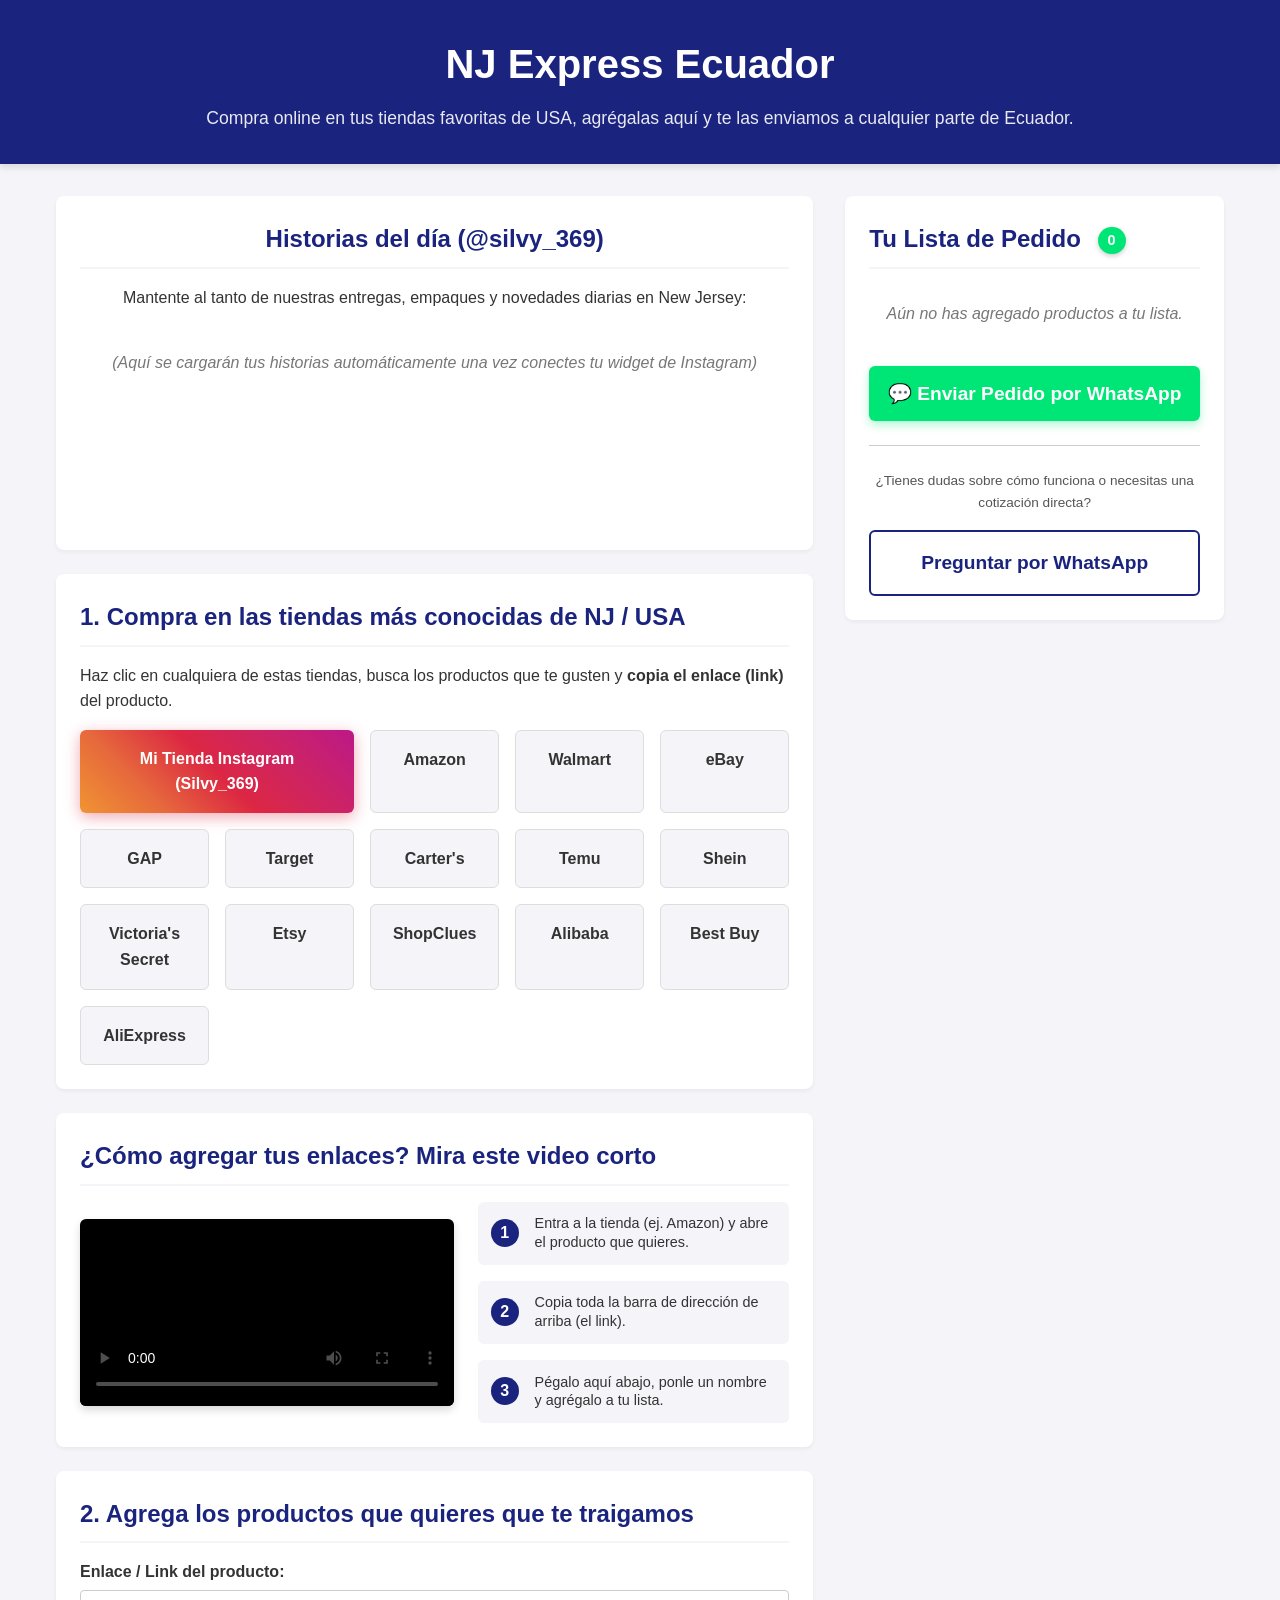
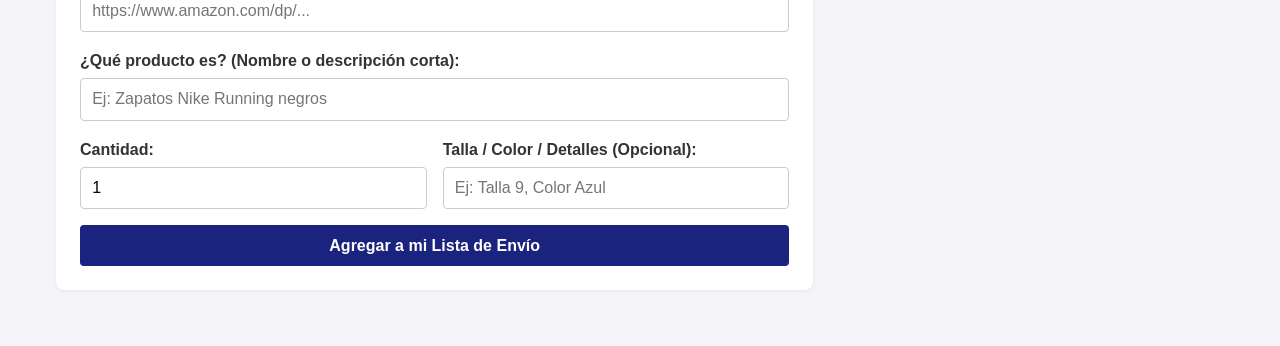
==== index.html @ 35e3f109 "index" ====
<!DOCTYPE html>
<html lang="es">
<head>
    <meta charset="UTF-8">
    <meta name="viewport" content="width=device-width, initial-scale=1.0">
    <title>NJ Express Ecuador | Tus compras en USA fácil</title>
    <link rel="stylesheet" href="style.css">
</head>
<body>

    <header>
        <h1>NJ Express Ecuador</h1>
        <p>Compra online en tus tiendas favoritas de USA, agrégalas aquí y te las enviamos a cualquier parte de Ecuador.</p>
    </header>

    <div class="container">
        
        <main>


<section class="seccion-historias-vivas">
                <h2>Historias del día (@silvy_369)</h2>
                <p>Mantente al tanto de nuestras entregas, empaques y novedades diarias en New Jersey:</p>
                
                <div class="contenedor-widget-instagram">
                    <p style="color: #777; font-style: italic; margin-top: 1.5rem;">
                        (Aquí se cargarán tus historias automáticamente una vez conectes tu widget de Instagram)
                    </p>
                </div>
            </section>

            <section>
                <h2>1. Compra en las tiendas más conocidas de NJ / USA</h2>
                <p>Haz clic en cualquiera de estas tiendas, busca los productos que te gusten y <strong>copia el enlace (link)</strong> del producto.</p>
                
                <div class="grid-tiendas">

                    <a href="https://www.instagram.com/silvy_369?utm_source=qr" target="_blank" class="tienda-card tienda-propia">
                        Mi Tienda Instagram (Silvy_369)
                    </a>

                    <a href="https://www.amazon.com" target="_blank" class="tienda-card">Amazon</a>
                    <a href="https://www.walmart.com" target="_blank" class="tienda-card">Walmart</a>
                    <a href="https://www.ebay.com" target="_blank" class="tienda-card">eBay</a>
                    <a href="https://www.gap.com" target="_blank" class="tienda-card">GAP</a>
                    <a href="https://www.target.com" target="_blank" class="tienda-card">Target</a>
                    <a href="https://www.carters.com" target="_blank" class="tienda-card">Carter's</a>

                    <a href="https://www.temu.com" target="_blank" class="tienda-card">Temu</a>
                    <a href="https://www.shein.com" target="_blank" class="tienda-card">Shein</a>
                    <a href="https://www.victoriassecret.com" target="_blank" class="tienda-card">Victoria's Secret</a>
                    <a href="https://www.etsy.com" target="_blank" class="tienda-card">Etsy</a>
                    <a href="https://www.shopclues.com" target="_blank" class="tienda-card">ShopClues</a>
                    <a href="https://www.alibaba.com" target="_blank" class="tienda-card">Alibaba</a>
                    <a href="https://www.bestbuy.com" target="_blank" class="tienda-card">Best Buy</a>
                    <a href="https://www.aliexpress.com" target="_blank" class="tienda-card">AliExpress</a>
                </div>
            </section>

            <section class="seccion-tutorial">
                <h2>¿Cómo agregar tus enlaces? Mira este video corto</h2>
                <div class="grid-tutorial">
                    <div class="contenedor-video">
                        <video controls poster="https://images.unsplash.com/photo-1523474253046-8cd2748b5fd2?w=500&auto=format&fit=crop&q=60" width="100%">
                            <source src="tu-video.mp4" type="video/mp4">
                            Tu navegador no soporta videos incrustados.
                        </video>
                    </div>
                    <div class="pasos-guia">
                        <div class="paso">
                            <span class="numero">1</span>
                            <p>Entra a la tienda (ej. Amazon) y abre el producto que quieres.</p>
                        </div>
                        <div class="paso">
                            <span class="numero">2</span>
                            <p>Copia toda la barra de dirección de arriba (el link).</p>
                        </div>
                        <div class="paso">
                            <span class="numero">3</span>
                            <p>Pégalo aquí abajo, ponle un nombre y agrégalo a tu lista.</p>
                        </div>
                    </div>
                </div>
            </section>

            <section>
                <h2>2. Agrega los productos que quieres que te traigamos</h2>
                <div id="form-producto">
                    <div class="form-grupo">
                        <label for="prod-url">Enlace / Link del producto:</label>
                        <input type="url" id="prod-url" placeholder="https://www.amazon.com/dp/..." required>
                    </div>
                    <div class="form-grupo">
                        <label for="prod-nombre">¿Qué producto es? (Nombre o descripción corta):</label>
                        <input type="text" id="prod-nombre" placeholder="Ej: Zapatos Nike Running negros" required>
                    </div>
                    <div class="form-row">
                        <div class="form-grupo">
                            <label for="prod-cantidad">Cantidad:</label>
                            <input type="number" id="prod-cantidad" value="1" min="1">
                        </div>
                        <div class="form-grupo">
                            <label for="prod-nota">Talla / Color / Detalles (Opcional):</label>
                            <input type="text" id="prod-nota" placeholder="Ej: Talla 9, Color Azul">
                        </div>
                    </div>
                    <button type="button" class="btn-add" onclick="agregarAlCarrito()">Agregar a mi Lista de Envío</button>
                </div>
            </section>
        </main>

<aside>
    <section class="carrito-fijo">
        <h2>Tu Lista de Pedido <span id="contador-productos" class="badge-contador">0</span></h2>
        
        <ul id="lista-carrito" class="lista-productos">
            <p class="vacio-msg" id="carrito-vacio">Aún no has agregado productos a tu lista.</p>
        </ul>

        <button class="btn-whatsapp" onclick="enviarPedidoWhatsApp()">
            💬 Enviar Pedido por WhatsApp
        </button>

        <hr class="separador">

        <p class="txt-ayuda">¿Tienes dudas sobre cómo funciona o necesitas una cotización directa?</p>
        <a href="https://wa.me/10000000000?text=Hola,%20tengo%20una%20duda%20sobre%20los%20envíos%20a%20Ecuador." target="_blank" class="btn-whatsapp btn-contacto-directo">
            Preguntar por WhatsApp
        </a>
    </section>
</aside>

    </div>

    <script src="script.js"></script>
</body>
</html>
---- style.css ----
:root {
    --primary-color: #00e676; 
    --secondary-color: #1a237e; 
    --dark-color: #333;
    --light-color: #f4f4f9;
}

* {
    box-sizing: border-box;
    margin: 0;
    padding: 0;
    font-family: 'Segoe UI', Tahoma, Geneva, Verdana, sans-serif;
}

body {
    background-color: var(--light-color);
    color: var(--dark-color);
    line-height: 1.6;
}

header {
    background-color: var(--secondary-color);
    color: white;
    padding: 2rem 1rem;
    text-align: center;
    box-shadow: 0 4px 6px rgba(0,0,0,0.1);
}

header h1 {
    font-size: 2.5rem;
    margin-bottom: 0.5rem;
}

header p {
    font-size: 1.1rem;
    opacity: 0.9;
}

.container {
    max-width: 1200px;
    margin: 2rem auto;
    padding: 0 1rem;
    display: grid;
    grid-template-columns: 2fr 1fr;
    gap: 2rem;
}

@media (max-width: 768px) {
    .container {
        grid-template-columns: 1fr;
    }
}

section {
    background: white;
    padding: 1.5rem;
    border-radius: 8px;
    box-shadow: 0 2px 4px rgba(0,0,0,0.05);
    margin-bottom: 1.5rem;
}

h2 {
    color: var(--secondary-color);
    margin-bottom: 1rem;
    border-bottom: 2px solid var(--light-color);
    padding-bottom: 0.5rem;
}

.grid-tiendas {
    display: grid;
    grid-template-columns: repeat(auto-fit, minmax(120px, 1fr));
    gap: 1rem;
    margin-top: 1rem;
}

.tienda-card {
    background: var(--light-color);
    padding: 1rem;
    text-align: center;
    border-radius: 6px;
    text-decoration: none;
    color: var(--dark-color);
    font-weight: bold;
    transition: transform 0.2s, box-shadow 0.2s;
    border: 1px solid #ddd;
}

.tienda-card:hover {
    transform: translateY(-3px);
    box-shadow: 0 4px 8px rgba(0,0,0,0.1);
    background: #fff;
    border-color: var(--secondary-color);
}

/* Estilos para Sección Tutorial */
.grid-tutorial {
    display: grid;
    grid-template-columns: 1.2fr 1fr;
    gap: 1.5rem;
    align-items: center;
    margin-top: 1rem;
}

@media (max-width: 600px) {
    .grid-tutorial {
        grid-template-columns: 1fr;
    }
}

.contenedor-video {
    background: #000;
    border-radius: 6px;
    overflow: hidden;
    box-shadow: 0 4px 8px rgba(0,0,0,0.15);
    display: flex;
    align-items: center;
}

.contenedor-video video {
    display: block;
    width: 100%;
    height: auto;
}

.pasos-guia {
    display: flex;
    flex-direction: column;
    gap: 1rem;
}

.paso {
    display: flex;
    align-items: center;
    gap: 1rem;
    background: var(--light-color);
    padding: 0.8rem;
    border-radius: 6px;
}

.paso .numero {
    background: var(--secondary-color);
    color: white;
    width: 28px;
    height: 28px;
    display: flex;
    align-items: center;
    justify-content: center;
    border-radius: 50%;
    font-weight: bold;
    flex-shrink: 0;
}

.paso p {
    font-size: 0.9rem;
    line-height: 1.3;
    text-align: left;
}

/* Formulario */
.form-grupo {
    margin-bottom: 1rem;
}

.form-grupo label {
    display: block;
    margin-bottom: 0.3rem;
    font-weight: 600;
}

.form-grupo input {
    width: 100%;
    padding: 0.7rem;
    border: 1px solid #ccc;
    border-radius: 4px;
    font-size: 1rem;
}

.form-row {
    display: grid; 
    grid-template-columns: 1fr 1fr; 
    gap: 1rem;
}

button.btn-add {
    background-color: var(--secondary-color);
    color: white;
    border: none;
    padding: 0.7rem 1.5rem;
    font-size: 1rem;
    border-radius: 4px;
    cursor: pointer;
    width: 100%;
    font-weight: bold;
    transition: background 0.2s;
}

button.btn-add:hover {
    background-color: #0d1442;
}

/* Carrito y Lista */
.lista-productos {
    list-style: none;
    margin-top: 1rem;
}

.producto-item {
    background: var(--light-color);
    padding: 0.75rem;
    border-radius: 4px;
    margin-bottom: 0.5rem;
    display: flex;
    justify-content: space-between;
    align-items: center;
    font-size: 0.9rem;
    border-left: 4px solid var(--secondary-color);
}

.badge-contador {
    background-color: var(--primary-color);
    color: #fff;
    font-size: 0.9rem;
    font-weight: bold;
    padding: 2px 10px;
    border-radius: 20px;
    margin-left: 10px;
    display: inline-block;
    vertical-align: middle;
    box-shadow: 0 2px 5px rgba(0,0,0,0.2);
}

.producto-item button {
    background: #ff5252;
    color: white;
    border: none;
    padding: 0.3rem 0.6rem;
    border-radius: 4px;
    cursor: pointer;
    font-weight: bold;
    transition: background 0.2s, transform 0.1s;
}

.producto-item button:hover {
    background: #e53935;
    transform: scale(1.05);
}

/* Botones de WhatsApp */
.btn-whatsapp {
    background-color: var(--primary-color);
    color: white;
    text-decoration: none;
    display: flex;
    align-items: center;
    justify-content: center;
    gap: 0.5rem;
    padding: 1rem;
    font-size: 1.2rem;
    font-weight: bold;
    border-radius: 6px;
    text-align: center;
    cursor: pointer;
    width: 100%;
    border: none;
    box-shadow: 0 4px 10px rgba(0,230,118,0.3);
    transition: background 0.2s, transform 0.2s;
    margin-top: 1.5rem;
}

.btn-whatsapp:hover {
    background-color: #00c853;
    transform: translateY(-2px);
}

.btn-contacto-directo {
    background-color: transparent;
    color: var(--secondary-color);
    border: 2px solid var(--secondary-color);
    margin-top: 1rem;
    box-shadow: none;
}

.btn-contacto-directo:hover {
    background-color: var(--secondary-color);
    color: white;
}

.separador {
    margin: 1.5rem 0; 
    border: 0; 
    border-top: 1px solid #ccc;
}

.txt-ayuda {
    font-size: 0.85rem; 
    text-align: center; 
    color: #555;
}

.vacio-msg {
    color: #777;
    font-style: italic;
    text-align: center;
    padding: 1rem;
}

/* Estilo especial destacado para tu tienda propia de Instagram */
.tienda-card.tienda-propia {
    background: linear-gradient(45deg, #f09433 0%, #e6683c 25%, #dc2743 50%, #cc2366 75%, #bc1888 100%);
    color: white;
    border: none;
    box-shadow: 0 4px 15px rgba(220, 39, 67, 0.4);
    grid-column: span 2; /* Ocupa el doble de espacio en pantallas grandes para resaltar */
}

.tienda-card.tienda-propia:hover {
    transform: translateY(-4px);
    box-shadow: 0 6px 20px rgba(220, 39, 67, 0.6);
    background: linear-gradient(45deg, #bc1888 0%, #cc2366 25%, #dc2743 50%, #e6683c 75%, #f09433 100%);
}


/* --- ESTILOS PARA LA SECCIÓN DE REELS DE INSTAGRAM --- */
.seccion-reels {
    background: #fff;
    padding: 1.5rem;
    border-radius: 8px;
    margin-bottom: 1.5rem;
}

.grid-reels {
    display: grid;
    grid-template-columns: repeat(auto-fit, minmax(280px, 1fr));
    gap: 1.5rem;
    margin-top: 1.5rem;
}

.contenedor-reel {
    background: #f9f9f9;
    border-radius: 12px;
    overflow: hidden;
    border: 1px solid #e0e0e0;
    box-shadow: 0 2px 8px rgba(0,0,0,0.05);
    height: 480px; /* Altura ideal para formato vertical de Reels */
    display: flex;
    justify-content: center;
}

.contenedor-reel iframe {
    width: 100%;
    height: 100%;
    border: none;
}

/* Botón complementario para invitarlos a tu perfil */
.btn-ver-mas-ig {
    display: inline-block;
    padding: 0.6rem 1.2rem;
    background-color: #333;
    color: white;
    text-decoration: none;
    border-radius: 20px;
    font-size: 0.9rem;
    font-weight: bold;
    transition: background 0.2s;
}

.btn-ver-mas-ig:hover {
    background-color: #cc2366; /* Color Instagram al pasar el cursor */
}

/* --- CONFIGURACIÓN PARA EL WIDGET DE HISTORIAS --- */
.seccion-historias-vivas {
    background: #fff;
    padding: 1.5rem;
    border-radius: 8px;
    margin-bottom: 1.5rem;
    text-align: center;
}

.contenedor-widget-instagram {
    margin-top: 1rem;
    min-height: 200px; /* Le da un espacio reservado mientras carga */
    width: 100%;
    overflow: hidden;
}

/* Ajuste responsivo para que en teléfonos no se deforme el botón grande */
@media (max-width: 480px) {
    .tienda-card.tienda-propia {
        grid-column: span 1;
    }
}
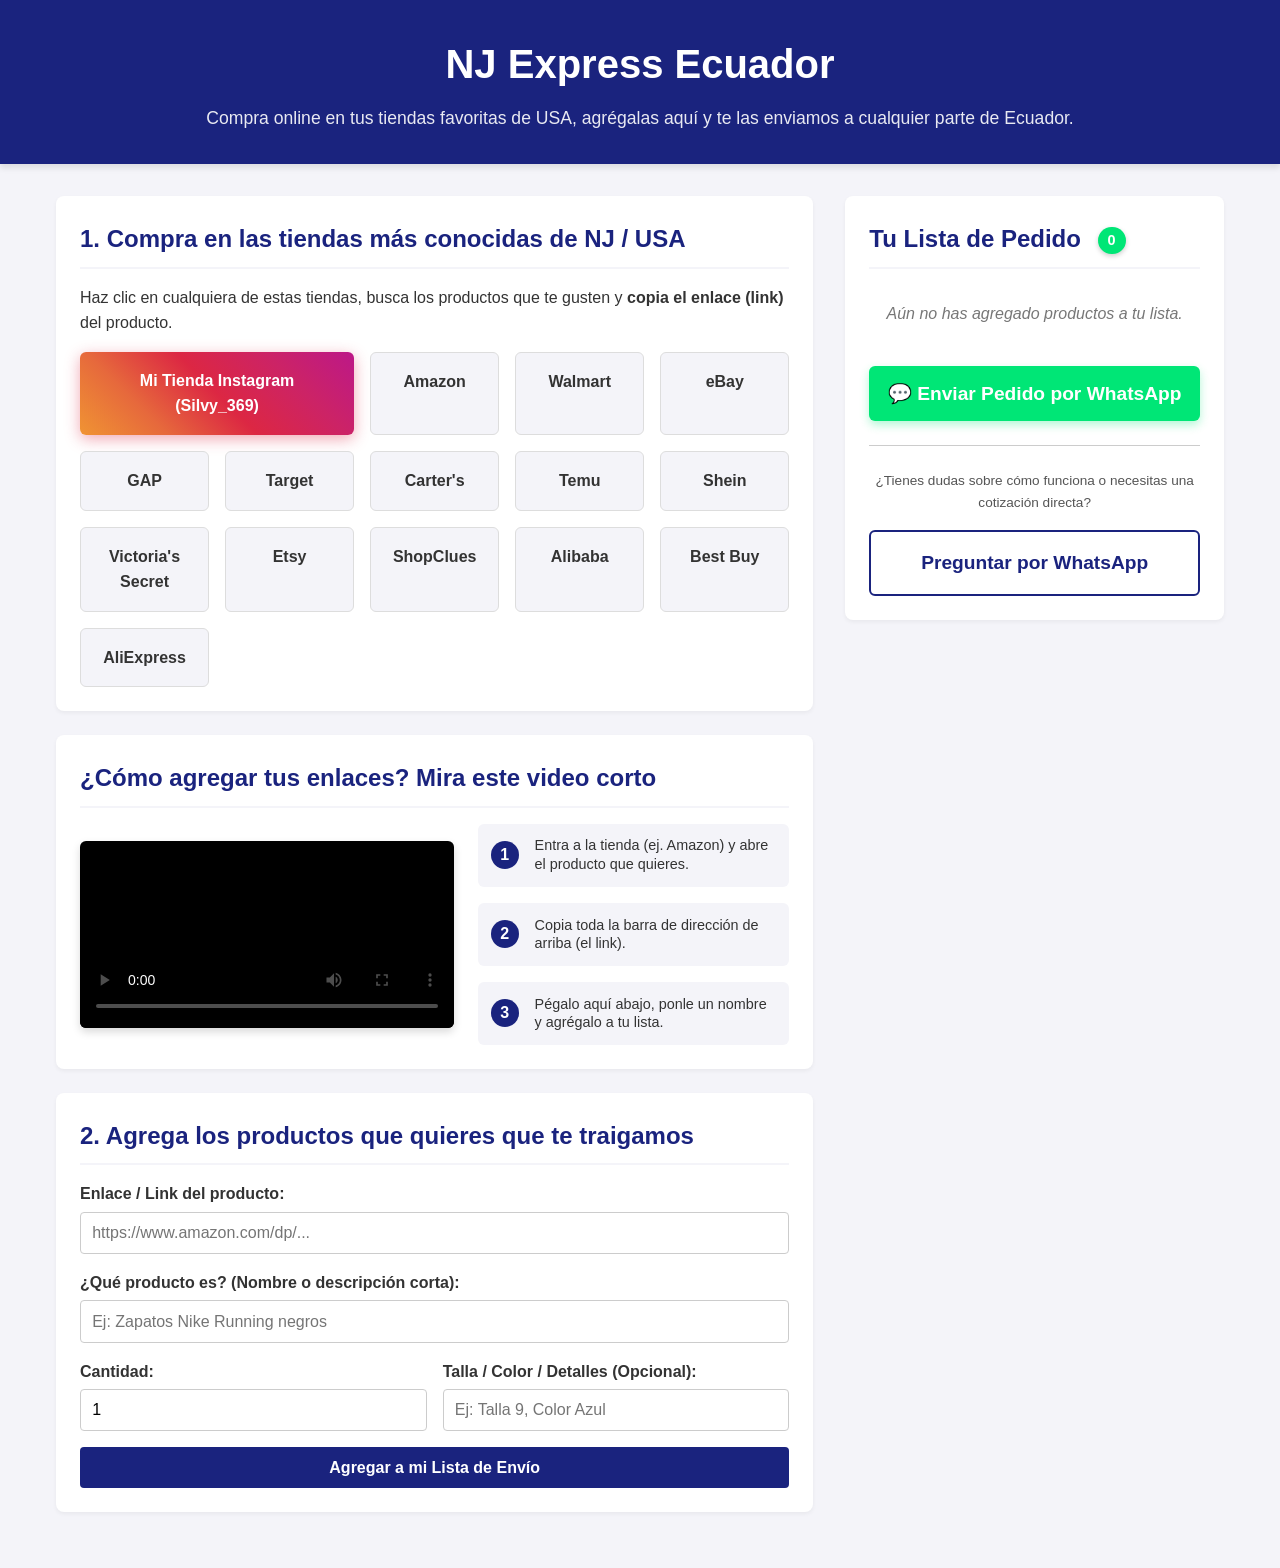
==== commit 22ae7fe4: "index" ====
--- a/index.html
+++ b/index.html
@@ -18,16 +18,7 @@
         <main>
 
 
-<section class="seccion-historias-vivas">
-                <h2>Historias del día (@silvy_369)</h2>
-                <p>Mantente al tanto de nuestras entregas, empaques y novedades diarias en New Jersey:</p>
-                
-                <div class="contenedor-widget-instagram">
-                    <p style="color: #777; font-style: italic; margin-top: 1.5rem;">
-                        (Aquí se cargarán tus historias automáticamente una vez conectes tu widget de Instagram)
-                    </p>
-                </div>
-            </section>
+
 
             <section>
                 <h2>1. Compra en las tiendas más conocidas de NJ / USA</h2>
--- a/style.css
+++ b/style.css
@@ -378,12 +378,7 @@
     text-align: center;
 }
 
-.contenedor-widget-instagram {
-    margin-top: 1rem;
-    min-height: 200px; /* Le da un espacio reservado mientras carga */
-    width: 100%;
-    overflow: hidden;
-}
+
 
 /* Ajuste responsivo para que en teléfonos no se deforme el botón grande */
 @media (max-width: 480px) {
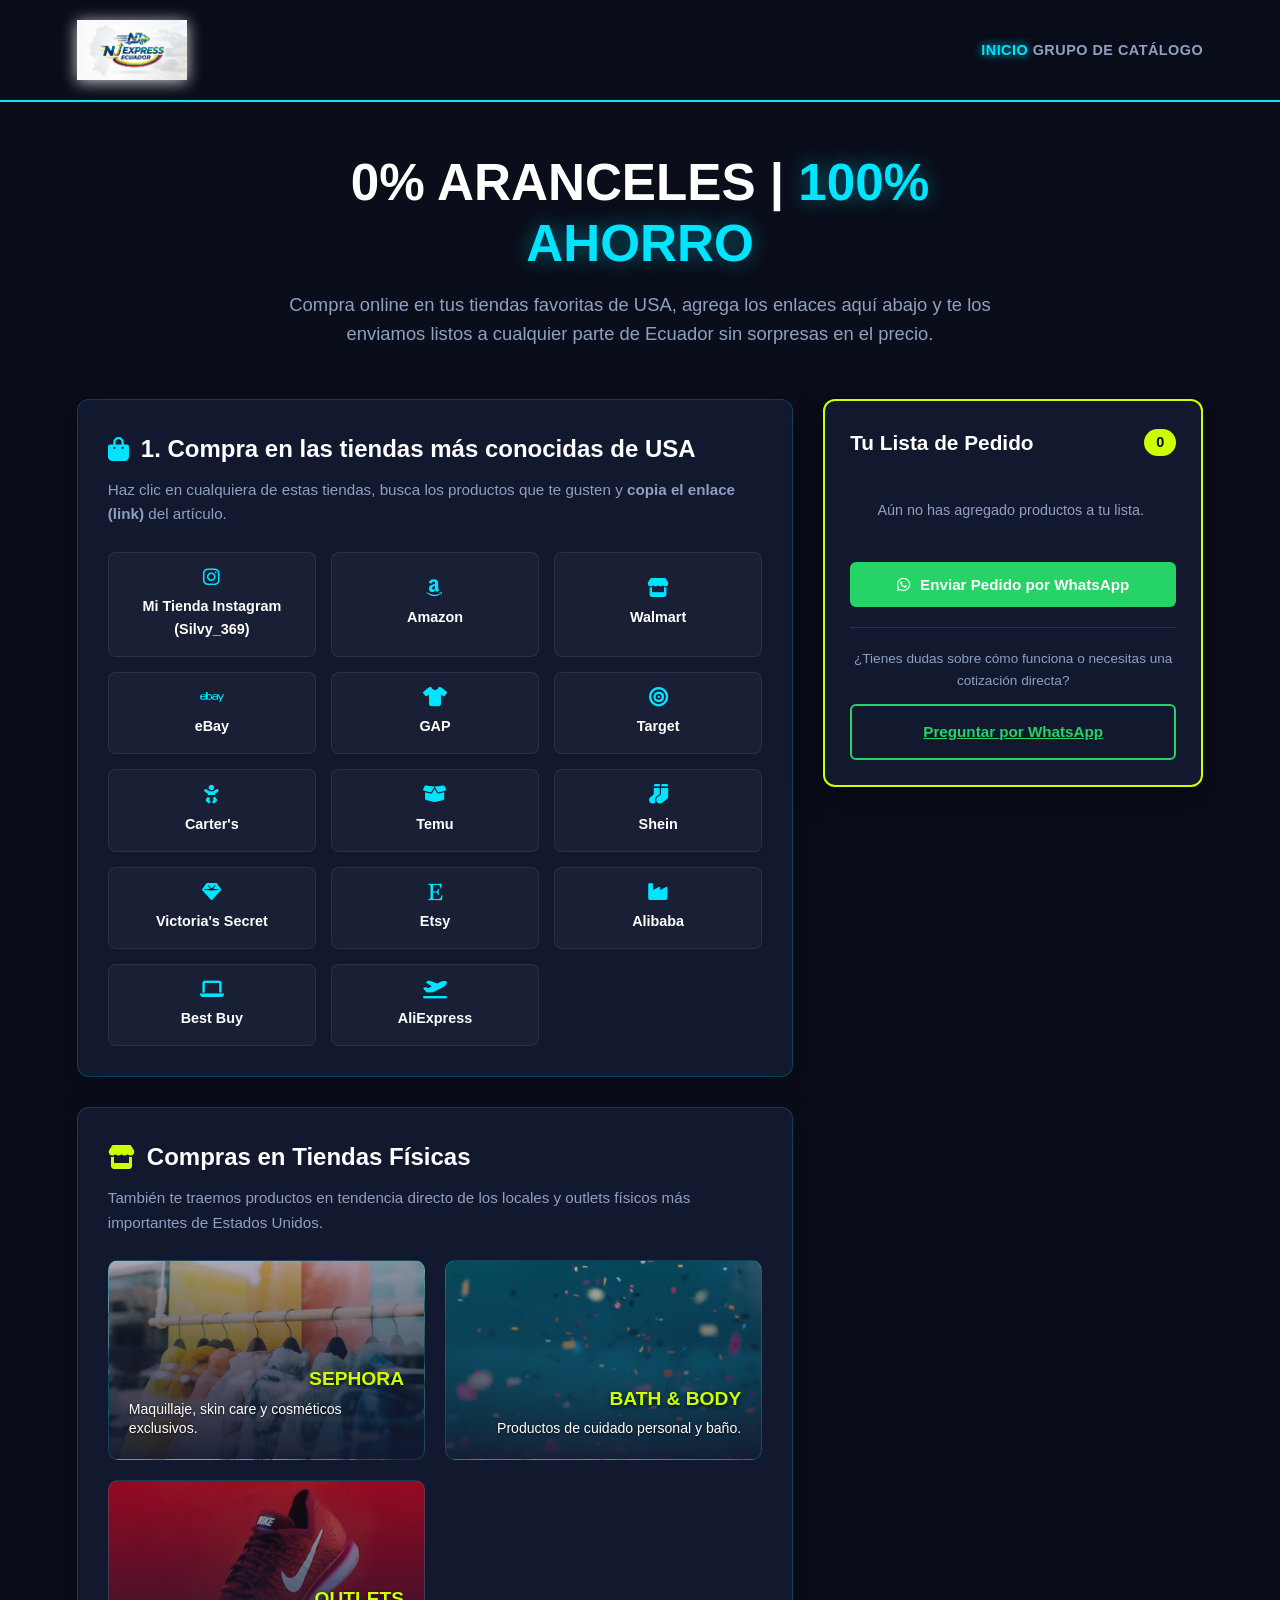
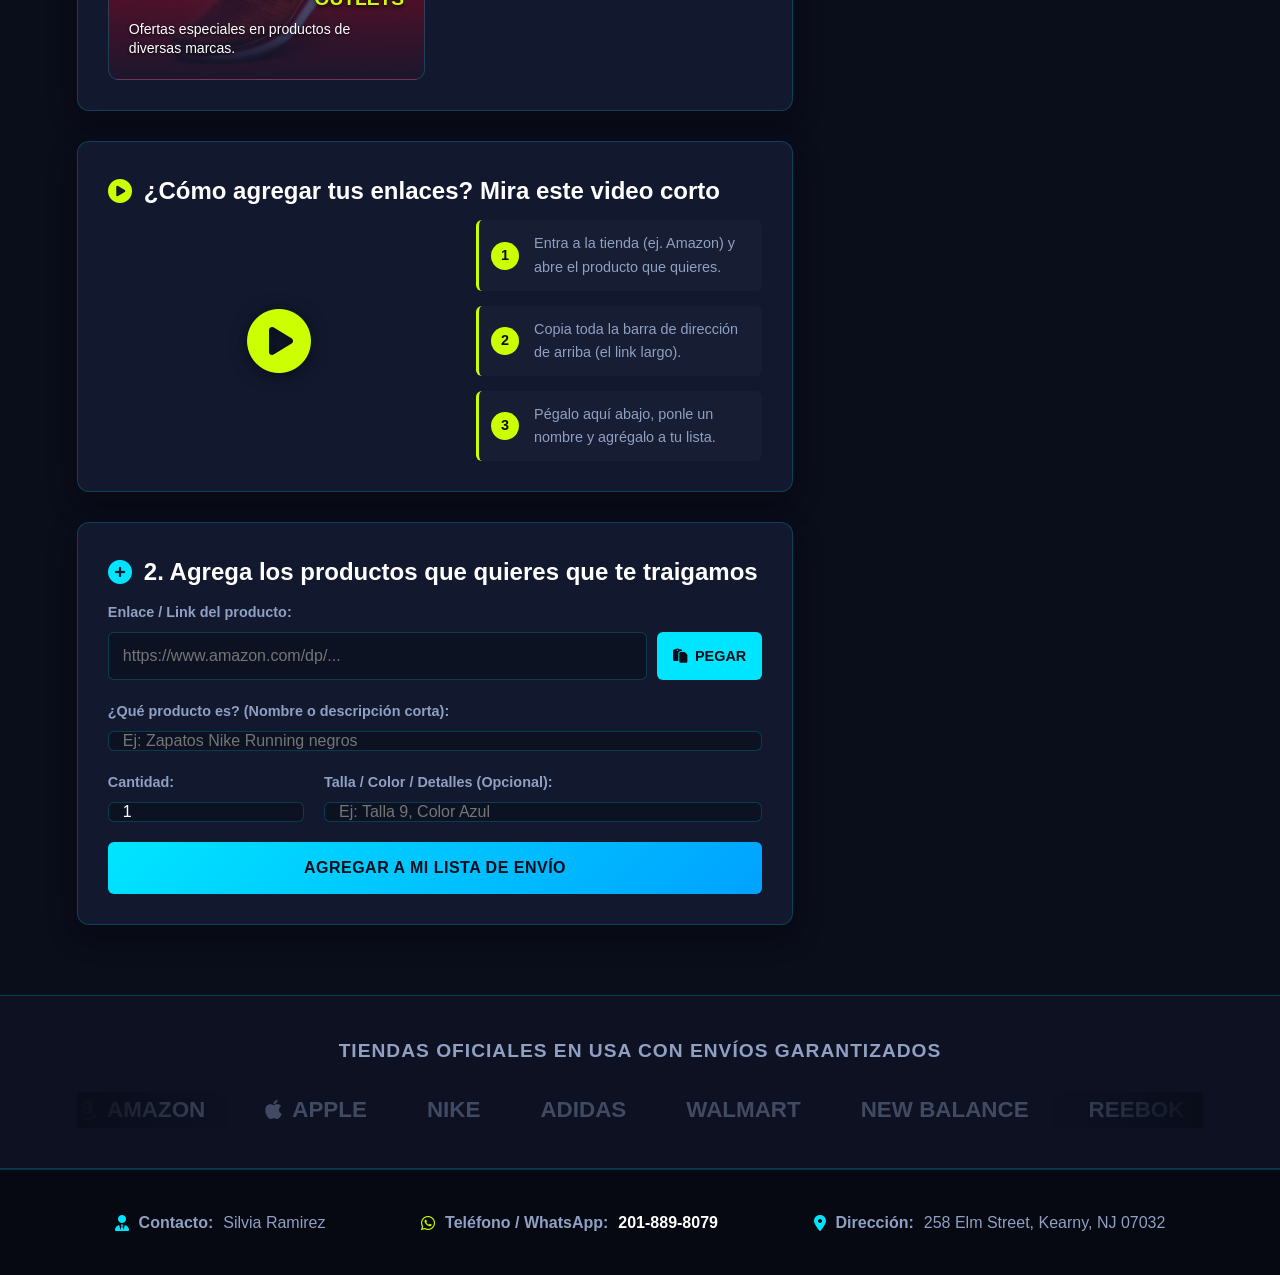
==== commit b7954a47: "index" ====
--- a/index.html
+++ b/index.html
@@ -4,59 +4,86 @@
     <meta charset="UTF-8">
     <meta name="viewport" content="width=device-width, initial-scale=1.0">
     <title>NJ Express Ecuador | Tus compras en USA fácil</title>
-    <link rel="stylesheet" href="style.css">
+    <link rel="icon" href="images/favicon.png" type="image/png">
+    <link rel="apple-touch-icon" sizes="180x180" href="/apple-touch-icon.png">
+    <link rel="icon" type="image/png" sizes="32x32" href="/favicon-32x32.png">
+    <link rel="icon" type="image/png" sizes="16x16" href="/favicon-16x16.png">
+    <link rel="manifest" href="manifest.json">
+
+    <link rel="stylesheet" href="https://cdnjs.cloudflare.com/ajax/libs/font-awesome/6.4.0/css/all.min.css" integrity="sha512-iecdLmaskl7CVkqkXNQ/ZH/XLlvWZOJyj7Yy7tcenmpD1ypASozpmT/E0iPtmFIB46ZmdtAc9eNBvH0H/ZpiBw==" crossorigin="anonymous" referrerpolicy="no-referrer" />
+
+    <link rel="stylesheet" href="pruevas.css">
 </head>
 <body>
 
-    <header>
-        <h1>NJ Express Ecuador</h1>
-        <p>Compra online en tus tiendas favoritas de USA, agrégalas aquí y te las enviamos a cualquier parte de Ecuador.</p>
+    <header class="navbar">
+<div class="logo-container">
+    <a href="#">
+        <img src="images/logo3.webp" alt="NJ Express Ecuador" class="logo-img" width="180" height="60" fetchpriority="high">
+    </a>
+</div>
+        <nav class="nav-menu">
+            <a href="#" class="active">INICIO</a>
+            <a href="https://wa.me/12018898079" target="_blank" rel="noopener noreferrer">GRUPO DE CATÁLOGO</a>
+        </nav>
     </header>
+
+    <div class="hero-header">
+        <h1>0% Aranceles | <span class="highlight">100% Ahorro</span></h1>
+        <p>Compra online en tus tiendas favoritas de USA, agrega los enlaces aquí abajo y te los enviamos listos a cualquier parte de Ecuador sin sorpresas en el precio.</p>
+    </div>
 
     <div class="container">
         
-        <main>
-
-
-
-
-            <section>
-                <h2>1. Compra en las tiendas más conocidas de NJ / USA</h2>
-                <p>Haz clic en cualquiera de estas tiendas, busca los productos que te gusten y <strong>copia el enlace (link)</strong> del producto.</p>
+        <main class="contenido-principal">
+            
+            <section class="card-section">
+                <h2><i class="fas fa-shopping-bag icon-cyan"></i> 1. Compra en las tiendas más conocidas de USA</h2>
+                <p class="section-desc">Haz clic en cualquiera de estas tiendas, busca los productos que te gusten y <strong>copia el enlace (link)</strong> del artículo.</p>
                 
                 <div class="grid-tiendas">
-
-                    <a href="https://www.instagram.com/silvy_369?utm_source=qr" target="_blank" class="tienda-card tienda-propia">
-                        Mi Tienda Instagram (Silvy_369)
-                    </a>
-
-                    <a href="https://www.amazon.com" target="_blank" class="tienda-card">Amazon</a>
-                    <a href="https://www.walmart.com" target="_blank" class="tienda-card">Walmart</a>
-                    <a href="https://www.ebay.com" target="_blank" class="tienda-card">eBay</a>
-                    <a href="https://www.gap.com" target="_blank" class="tienda-card">GAP</a>
-                    <a href="https://www.target.com" target="_blank" class="tienda-card">Target</a>
-                    <a href="https://www.carters.com" target="_blank" class="tienda-card">Carter's</a>
-
-                    <a href="https://www.temu.com" target="_blank" class="tienda-card">Temu</a>
-                    <a href="https://www.shein.com" target="_blank" class="tienda-card">Shein</a>
-                    <a href="https://www.victoriassecret.com" target="_blank" class="tienda-card">Victoria's Secret</a>
-                    <a href="https://www.etsy.com" target="_blank" class="tienda-card">Etsy</a>
-                    <a href="https://www.shopclues.com" target="_blank" class="tienda-card">ShopClues</a>
-                    <a href="https://www.alibaba.com" target="_blank" class="tienda-card">Alibaba</a>
-                    <a href="https://www.bestbuy.com" target="_blank" class="tienda-card">Best Buy</a>
-                    <a href="https://www.aliexpress.com" target="_blank" class="tienda-card">AliExpress</a>
+                    <a href="https://www.instagram.com/nj_express_ecuador?igsh=c28wOHhubnBuaGow" target="_blank" class="tienda-card" rel="noopener noreferrer">
+                        <i class="fab fa-instagram"></i> Mi Tienda Instagram (Silvy_369)</a>
+                    <a href="https://www.amazon.com" target="_blank" class="tienda-card" rel="noopener noreferrer"><i class="fab fa-amazon"></i> Amazon</a>
+                    <a href="https://www.walmart.com" target="_blank" class="tienda-card" rel="noopener noreferrer"><i class="fas fa-store"></i> Walmart</a>
+                    <a href="https://www.ebay.com" target="_blank" class="tienda-card" rel="noopener noreferrer"><i class="fab fa-ebay"></i> eBay</a>
+                    <a href="https://www.gap.com" target="_blank" class="tienda-card" rel="noopener noreferrer"><i class="fas fa-tshirt"></i> GAP</a>
+                    <a href="https://www.target.com" target="_blank" class="tienda-card" rel="noopener noreferrer"><i class="fas fa-bullseye"></i> Target</a>
+                    <a href="https://www.carters.com" target="_blank" class="tienda-card" rel="noopener noreferrer"><i class="fas fa-baby"></i> Carter's</a>
+                    <a href="https://www.temu.com" target="_blank" class="tienda-card" rel="noopener noreferrer"><i class="fas fa-box-open"></i> Temu</a>
+                    <a href="https://www.shein.com" target="_blank" class="tienda-card" rel="noopener noreferrer"><i class="fas fa-socks"></i> Shein</a>
+                    <a href="https://www.victoriassecret.com" target="_blank" class="tienda-card" rel="noopener noreferrer"><i class="fas fa-gem"></i> Victoria's Secret</a>
+                    <a href="https://www.etsy.com" target="_blank" class="tienda-card" rel="noopener noreferrer"><i class="fab fa-etsy"></i> Etsy</a>
+                    <a href="https://www.alibaba.com" target="_blank" class="tienda-card" rel="noopener noreferrer"><i class="fas fa-industry"></i> Alibaba</a>
+                    <a href="https://www.bestbuy.com" target="_blank" class="tienda-card" rel="noopener noreferrer"><i class="fas fa-laptop"></i> Best Buy</a>
+                    <a href="https://www.aliexpress.com" target="_blank" class="tienda-card" rel="noopener noreferrer"><i class="fas fa-plane-departure"></i> AliExpress</a>
                 </div>
             </section>
 
-            <section class="seccion-tutorial">
-                <h2>¿Cómo agregar tus enlaces? Mira este video corto</h2>
+            <section class="card-section seccion-tiendas-fisicas">
+                <h2><i class="fas fa-store icon-yellow"></i> Compras en Tiendas Físicas</h2>
+                <p class="section-desc">También te traemos productos en tendencia directo de los locales y outlets físicos más importantes de Estados Unidos.</p>
+                
+                <div class="grid-fisicas">
+                    
+                    <div class="fisica-card bg-sephora">                      <h3>SEPHORA</h3>
+                            <p>Maquillaje, skin care y cosméticos exclusivos.</p></div>
+
+                    <div class="fisica-card bg-bath">                      <h3>BATH & BODY</h3>
+                            <p>Productos de cuidado personal y baño.</p></div>
+                    <div class="fisica-card bg-outlets">                      <h3>OUTLETS</h3>
+                            <p>Ofertas especiales en productos de diversas marcas.</p></div>
+                </div>
+            </section>
+
+            <section class="card-section seccion-tutorial">
+                <h2><i class="fas fa-play-circle icon-yellow"></i> ¿Cómo agregar tus enlaces? Mira este video corto</h2>
                 <div class="grid-tutorial">
                     <div class="contenedor-video">
-                        <video controls poster="https://images.unsplash.com/photo-1523474253046-8cd2748b5fd2?w=500&auto=format&fit=crop&q=60" width="100%">
-                            <source src="tu-video.mp4" type="video/mp4">
-                            Tu navegador no soporta videos incrustados.
-                        </video>
+                     <div id="wrapper-video" style="position: relative; aspect-ratio: 16/9; background: url('https://images.unsplash.com/photo-1523474253046-8cd2748b5fd2?w=500&auto=format&fit=crop&q=60') center/cover; border-radius: 8px; cursor: pointer; display: flex; align-items: center; justify-content: center;" onclick="activarVideo()">
+                    <i class="fas fa-play-circle" style="font-size: 4rem; color: var(--secondary-neon); filter: drop-shadow(0 2px 8px rgba(0,0,0,0.5));"></i>
                     </div>
+                </div>
                     <div class="pasos-guia">
                         <div class="paso">
                             <span class="numero">1</span>
@@ -64,7 +91,7 @@
                         </div>
                         <div class="paso">
                             <span class="numero">2</span>
-                            <p>Copia toda la barra de dirección de arriba (el link).</p>
+                            <p>Copia toda la barra de dirección de arriba (el link largo).</p>
                         </div>
                         <div class="paso">
                             <span class="numero">3</span>
@@ -74,55 +101,95 @@
                 </div>
             </section>
 
-            <section>
-                <h2>2. Agrega los productos que quieres que te traigamos</h2>
-                <div id="form-producto">
+            <section class="card-section">
+                <h2><i class="fas fa-plus-circle icon-cyan"></i> 2. Agrega los productos que quieres que te traigamos</h2>
+                <form id="form-producto" onsubmit="event.preventDefault(); agregarAlCarrito();">
                     <div class="form-grupo">
                         <label for="prod-url">Enlace / Link del producto:</label>
-                        <input type="url" id="prod-url" placeholder="https://www.amazon.com/dp/..." required>
+                        <div class="input-con-boton">
+                            <input type="url" id="prod-url" placeholder="https://www.amazon.com/dp/..." required>
+                            <button type="button" id="btn-pegar-link" class="btn-pegar" title="Pegar enlace copiado">
+                                <i class="fas fa-paste"></i> Pegar
+                            </button>
+                        </div>
                     </div>
                     <div class="form-grupo">
                         <label for="prod-nombre">¿Qué producto es? (Nombre o descripción corta):</label>
                         <input type="text" id="prod-nombre" placeholder="Ej: Zapatos Nike Running negros" required>
                     </div>
                     <div class="form-row">
-                        <div class="form-grupo">
+                        <div class="form-grupo field-cantidad">
                             <label for="prod-cantidad">Cantidad:</label>
-                            <input type="number" id="prod-cantidad" value="1" min="1">
+                            <input type="number" id="prod-cantidad" value="1" min="1" required>
                         </div>
-                        <div class="form-grupo">
+                        <div class="form-grupo field-detalles">
                             <label for="prod-nota">Talla / Color / Detalles (Opcional):</label>
                             <input type="text" id="prod-nota" placeholder="Ej: Talla 9, Color Azul">
                         </div>
                     </div>
-                    <button type="button" class="btn-add" onclick="agregarAlCarrito()">Agregar a mi Lista de Envío</button>
-                </div>
+                    <button type="submit" class="btn-add">Agregar a mi Lista de Envío</button>
+                </form>
             </section>
         </main>
 
-<aside>
-    <section class="carrito-fijo">
-        <h2>Tu Lista de Pedido <span id="contador-productos" class="badge-contador">0</span></h2>
-        
-        <ul id="lista-carrito" class="lista-productos">
-            <p class="vacio-msg" id="carrito-vacio">Aún no has agregado productos a tu lista.</p>
-        </ul>
+        <aside class="barra-lateral">
+            <section class="carrito-fijo">
+                <h2>Tu Lista de Pedido <span id="contador-productos" class="badge-contador">0</span></h2>
+                
+                <ul id="lista-carrito" class="lista-productos">
+                    <p class="vacio-msg" id="carrito-vacio">Aún no has agregado productos a tu lista.</p>
+                </ul>
 
-        <button class="btn-whatsapp" onclick="enviarPedidoWhatsApp()">
-            💬 Enviar Pedido por WhatsApp
-        </button>
+                <button class="btn-whatsapp" onclick="enviarPedidoWhatsApp()">
+                    <i class="fab fa-whatsapp"></i> Enviar Pedido por WhatsApp
+                </button>
 
-        <hr class="separador">
+                <hr class="separador">
 
-        <p class="txt-ayuda">¿Tienes dudas sobre cómo funciona o necesitas una cotización directa?</p>
-        <a href="https://wa.me/10000000000?text=Hola,%20tengo%20una%20duda%20sobre%20los%20envíos%20a%20Ecuador." target="_blank" class="btn-whatsapp btn-contacto-directo">
-            Preguntar por WhatsApp
-        </a>
-    </section>
-</aside>
+                <p class="txt-ayuda">¿Tienes dudas sobre cómo funciona o necesitas una cotización directa?</p>
+                <a href="https://wa.me/12018898079?text=Hola%20Silvia,%20tengo%20una%20duda%20sobre%20los%20envíos%20a%20Ecuador." target="_blank" rel="noopener noreferrer" class="btn-whatsapp btn-contacto-directo">
+                    Preguntar por WhatsApp
+                </a>
+            </section>
+        </aside>
 
     </div>
 
-    <script src="script.js"></script>
+    <section class="seccion-marcas">
+        <h2>Tiendas oficiales en USA con envíos garantizados</h2>
+        <div class="carrusel-contenedor">
+            <div class="carrusel-track">
+                <div class="marca-logo"><i class="fab fa-amazon"></i> AMAZON</div>
+                <div class="marca-logo"><i class="fab fa-apple"></i> APPLE</div>
+                <div class="marca-logo">NIKE</div>
+                <div class="marca-logo">ADIDAS</div>
+                <div class="marca-logo">WALMART</div>
+                <div class="marca-logo">NEW BALANCE</div>
+                <div class="marca-logo">REEBOK</div>
+                <div class="marca-logo">GAP</div>
+                <div class="marca-logo">EBAY</div>
+                
+                <div class="marca-logo"><i class="fab fa-amazon"></i> AMAZON</div>
+                <div class="marca-logo"><i class="fab fa-apple"></i> APPLE</div>
+                <div class="marca-logo">NIKE</div>
+                <div class="marca-logo">ADIDAS</div>
+                <div class="marca-logo">WALMART</div>
+                <div class="marca-logo">NEW BALANCE</div>
+                <div class="marca-logo">REEBOK</div>
+                <div class="marca-logo">GAP</div>
+                <div class="marca-logo">EBAY</div>
+            </div>
+        </div>
+    </section>
+
+    <footer class="footer-info">
+        <div class="footer-content">
+            <p><i class="fas fa-user-tie icon-cyan"></i> <strong>Contacto:</strong> Silvia Ramirez</p>
+            <p><i class="fab fa-whatsapp icon-yellow"></i> <strong>Teléfono / WhatsApp:</strong> <a href="https://wa.me/12018898079" target="_blank" rel="noopener noreferrer">201-889-8079</a></p>
+            <p><i class="fas fa-map-marker-alt icon-cyan"></i> <strong>Dirección:</strong> 258 Elm Street, Kearny, NJ 07032</p>
+        </div>
+    </footer>
+
+    <script src="pruevas.js" defer></script>
 </body>
 </html>
--- a/pruevas.css
+++ b/pruevas.css
@@ -0,0 +1,753 @@
+ :root {
+    --bg-dark: #0a0d1a;          
+    --bg-card: #12182e;          
+    --primary-neon: #00e5ff;     
+    --secondary-neon: #ccff00;   
+    --text-light: #ffffff;
+    --text-muted: #8fa0c2;
+    --border-color: rgba(0, 229, 255, 0.2);
+    --font-main: 'Segoe UI', Roboto, Helvetica, Arial, sans-serif;
+}
+
+/* --- ESTILOS BASE --- */
+* {
+    margin: 0;
+    padding: 0;
+    box-sizing: border-box;
+}
+
+body {
+    background-color: var(--bg-dark);
+    color: var(--text-light);
+    font-family: var(--font-main);
+    line-height: 1.6;
+    overflow-x: hidden;
+}
+
+/* --- NAVBAR --- */
+.navbar {
+    display: flex;
+    justify-content: space-between;
+    align-items: center;
+    padding: 20px 6%;
+    background-color: rgba(10, 13, 26, 0.95);
+    border-bottom: 2px solid var(--primary-neon);
+    position: sticky;
+    top: 0;
+    z-index: 1000;
+
+}
+
+/* Contenedor del logo en la esquina superior izquierda */
+.logo-container {
+    display: flex;
+    align-items: center;
+    justify-content: flex-start;
+}
+
+/* Estilos para que la imagen del logo no se deforme */
+.logo-img {
+    max-height: 100px;       /* Ajusta esta altura según qué tan grande quieras el logo */
+    width: auto;         /* Mantiene la proporción original de tu logo */
+    object-fit: contain;
+    display: block;
+    filter: drop-shadow(0px 2px 8px rgba(255, 255, 255, 0.8)); 
+    transition: transform 0.3s ease;
+}
+
+/* Opcional: un pequeño efecto visual al pasar el mouse por encima */
+.logo-img:hover {
+
+    transform: scale(1.35);
+}
+
+.nav-menu a {
+    font-size: 0.9rem;
+    font-weight: 700;
+    color: var(--text-muted);
+    text-transform: uppercase;
+    text-decoration: none;
+    letter-spacing: 0.5px;
+}
+
+.nav-menu a.active, .nav-menu a:hover {
+    color: var(--primary-neon);
+    text-shadow: 0 0 10px var(--primary-neon);
+}
+
+/* --- HERO HEADER --- */
+.hero-header {
+    text-align: center;
+    padding: 50px 6% 30px 6%;
+    max-width: 900px;
+    margin: 0 auto;
+}
+
+.hero-header h1 {
+    font-size: 3.2rem;
+    font-weight: 900;
+    text-transform: uppercase;
+    line-height: 1.2;
+    margin-bottom: 15px;
+}
+
+.hero-header .highlight {
+    color: var(--primary-neon);
+    text-shadow: 0 0 20px rgba(0, 229, 255, 0.4);
+}
+
+.hero-header p {
+    font-size: 1.15rem;
+    color: var(--text-muted);
+}
+
+/* --- CONTENEDOR GRID DOS COLUMNAS --- */
+.container {
+    display: grid;
+    grid-template-columns: 1fr 380px;
+    gap: 30px;
+    padding: 20px 6% 40px 6%;
+    max-width: 1400px;
+    margin: 0 auto;
+}
+
+/* --- TARJETAS DE SECCIÓN --- */
+.card-section {
+    background-color: var(--bg-card);
+    border-radius: 12px;
+    padding: 30px;
+    margin-bottom: 30px;
+    border: 1px solid var(--border-color);
+    box-shadow: 0 10px 30px rgba(0, 0, 0, 0.3);
+}
+
+.card-section h2 {
+    font-size: 1.5rem;
+    font-weight: 800;
+    margin-bottom: 10px;
+    display: flex;
+    align-items: center;
+    gap: 12px;
+}
+
+.section-desc {
+    color: var(--text-muted);
+    margin-bottom: 25px;
+    font-size: 0.95rem;
+}
+
+.icon-cyan { color: var(--primary-neon); }
+.icon-yellow { color: var(--secondary-neon); }
+
+/* --- GRID DE TIENDAS ONLINE --- */
+.grid-tiendas {
+    display: grid;
+    grid-template-columns: repeat(auto-fill, minmax(160px, 1fr));
+    gap: 15px;
+}
+
+.tienda-card {
+    background-color: rgba(255, 255, 255, 0.03);
+    border: 1px solid rgba(255, 255, 255, 0.08);
+    color: var(--text-light);
+    padding: 15px 10px;
+    text-align: center;
+    border-radius: 8px;
+    font-weight: 700;
+    font-size: 0.9rem;
+    text-decoration: none;
+    display: flex;
+    flex-direction: column;
+    justify-content: center;
+    align-items: center;
+    gap: 8px;
+    transition: all 0.2s ease;
+}
+
+.tienda-card i {
+    font-size: 1.2rem;
+    color: var(--primary-neon);
+}
+
+.tienda-card:hover {
+    border-color: var(--primary-neon);
+    background-color: rgba(0, 229, 255, 0.05);
+    transform: translateY(-3px);
+    box-shadow: 0 5px 15px rgba(0, 229, 255, 0.2);
+}
+
+.tienda-card.tienda-propia {
+    grid-column: span 2;
+    background: linear-gradient(135deg, #f09433 0%, #e6683c 25%, #dc2743 50%, #cc2366 75%, #bc1888 100%);
+    border: none;
+}
+.tienda-card.tienda-propia i { color: #fff; }
+.tienda-card.tienda-propia:hover {
+    transform: translateY(-3px);
+    box-shadow: 0 5px 20px rgba(220, 39, 67, 0.4);
+}
+
+/* --- SECCIÓN TIENDAS FÍSICAS --- */
+.grid-fisicas {
+    display: grid;
+    grid-template-columns: repeat(auto-fit, minmax(240px, 1fr));
+    gap: 20px;
+    margin-top: 15px;
+}
+
+.fisica-card {
+    height: 200px;
+    background-size: cover;
+    background-position: center;
+    border-radius: 10px;
+    border: 1px solid var(--border-color);
+    display: flex;
+    align-items: flex-end;
+    padding: 20px;
+    transition: transform 0.3s ease, border-color 0.3s ease, box-shadow 0.3s ease;
+    transform: translateZ(0); /*Forzar aceleracion de hardware para evitar lag al hacer scroll */
+}
+
+.bg-sephora { background-image: linear-gradient(to bottom, rgba(18,24,46,0.3), rgba(18,24,46,0.95)), url('images/sephora.avif'); }
+.bg-bath { background-image: linear-gradient(to bottom, rgba(18,24,46,0.3), rgba(18,24,46,0.95)), url('images/bath&body.avif'); }
+.bg-outlets { background-image: linear-gradient(to bottom, rgba(18,24,46,0.3), rgba(18,24,46,0.95)), url('images/outlet.avif'); }
+
+.fisica-card:hover {
+    transform: scale(1.02);
+    border-color: var(--secondary-neon);
+    box-shadow: 0 8px 25px rgba(204, 255, 0, 0.25);
+}
+
+.fisica-card {
+    display: flex;
+    flex-direction: column;
+    justify-content: flex-end;
+
+}
+.fisica-card h3 {
+    font-size: 1.2rem;
+    font-weight: 800;
+    color: var(--secondary-neon);
+    margin-bottom: 5px;
+    text-shadow: 0 2px 4px rgba(0,0,0,0.8);
+}
+
+.fisica-card p {
+    font-size: 0.88rem;
+    color: var(--text-light);
+    text-shadow: 0 1px 3px rgba(0,0,0,0.8);
+    line-height: 1.4;
+}
+
+/* --- SECCIÓN TUTORIAL VIDEO --- */
+.grid-tutorial {
+    display: grid;
+    grid-template-columns: 1.2fr 1fr;
+    gap: 25px;
+    align-items: center;
+}
+
+.contenedor-video video {
+    border-radius: 8px;
+    border: 2px solid var(--border-color);
+    box-shadow: 0 4px 15px rgba(0,0,0,0.5);
+}
+
+.pasos-guia {
+    display: flex;
+    flex-direction: column;
+    gap: 15px;
+}
+
+.paso {
+    display: flex;
+    align-items: center;
+    gap: 15px;
+    background-color: rgba(255,255,255,0.02);
+    padding: 12px;
+    border-radius: 6px;
+    border-left: 3px solid var(--secondary-neon);
+}
+
+.paso .numero {
+    background-color: var(--secondary-neon);
+    color: var(--bg-dark);
+    width: 28px;
+    height: 28px;
+    border-radius: 50%;
+    display: flex;
+    justify-content: center;
+    align-items: center;
+    font-weight: 900;
+    font-size: 0.9rem;
+    flex-shrink: 0;
+}
+
+.paso p {
+    font-size: 0.9rem;
+    color: var(--text-muted);
+}
+
+/* --- FORMULARIO DE PRODUCTOS --- */
+#form-producto {
+    display: flex;
+    flex-direction: column;
+    gap: 20px;
+}
+
+.form-grupo {
+    display: flex;
+    flex-direction: column;
+    gap: 8px;
+}
+
+/* Contenedor flexible para el input de URL y el botón Pegar */
+.input-con-boton {
+    display: flex;
+    gap: 10px;
+    align-items: center;
+    width: 100%;
+}
+
+.form-row {
+    display: flex;
+    gap: 20px;
+}
+
+.field-cantidad { width: 30%; }
+.field-detalles { width: 70%; }
+
+label {
+    font-size: 0.9rem;
+    font-weight: 700;
+    color: var(--text-muted);
+}
+
+/* Optimización táctil: tamaño regular y font-size a 16px para evitar auto-zoom en iOS */
+input, 
+.input-con-boton input {
+    flex: 1;
+    background-color: rgba(0, 0, 0, 0.25);
+    border: 1px solid var(--border-color);
+    height: 48px;
+    padding: 0 14px;
+    border-radius: 6px;
+    color: #fff;
+    font-family: inherit;
+    font-size: 16px;
+    transition: border-color 0.2s;
+    box-sizing: border-box;
+}
+
+input:focus {
+    outline: none;
+    border-color: var(--primary-neon);
+    box-shadow: 0 0 10px rgba(0, 229, 255, 0.2);
+}
+
+/* Estilo responsivo para el botón integrado de "Pegar" */
+.btn-pegar {
+    height: 48px;
+    padding: 0 16px;
+    background-color: var(--primary-neon);
+    color: var(--bg-dark);
+    border: none;
+    border-radius: 6px;
+    font-weight: 800;
+    font-size: 0.9rem;
+    text-transform: uppercase;
+    cursor: pointer;
+    display: flex;
+    align-items: center;
+    gap: 8px;
+    transition: all 0.2s ease;
+    white-space: nowrap;
+}
+
+.btn-pegar:active {
+    transform: scale(0.95);
+    background-color: #00b8cc;
+}
+
+.btn-add {
+    background: linear-gradient(135deg, var(--primary-neon), #00a2ff);
+    color: var(--bg-dark);
+    border: none;
+    padding: 16px;
+    font-size: 1rem;
+    font-weight: 800;
+    border-radius: 6px;
+    cursor: pointer;
+    text-transform: uppercase;
+    letter-spacing: 0.5px;
+    transition: transform 0.2s, box-shadow 0.2s;
+    height: 52px;
+    display: flex;
+    justify-content: center;
+    align-items: center;
+}
+
+.btn-add:hover {
+    transform: translateY(-2px);
+    box-shadow: 0 5px 20px var(--primary-neon);
+}
+
+/* --- ASIDE / CARRITO FIJO --- */
+.barra-lateral {
+    position: relative;
+}
+
+.carrito-fijo {
+    position: sticky;
+    top: 110px;
+    background-color: var(--bg-card);
+    border: 2px solid var(--secondary-neon);
+    border-radius: 12px;
+    padding: 25px;
+    box-shadow: 0 10px 30px rgba(0,0,0,0.4);
+}
+
+.carrito-fijo h2 {
+    font-size: 1.3rem;
+    font-weight: 800;
+    margin-bottom: 20px;
+    display: flex;
+    justify-content: space-between;
+    align-items: center;
+}
+
+.badge-contador {
+    background-color: var(--secondary-neon);
+    color: var(--bg-dark);
+    font-size: 0.9rem;
+    font-weight: 900;
+    padding: 2px 12px;
+    border-radius: 20px;
+}
+
+.lista-productos {
+    list-style: none;
+    max-height: 260px;
+    overflow-y: auto;
+    margin-bottom: 20px;
+    padding-right: 5px;
+}
+
+.lista-productos::-webkit-scrollbar { width: 5px; }
+.lista-productos::-webkit-scrollbar-thumb { background: var(--border-color); border-radius: 10px; }
+
+.vacio-msg {
+    color: var(--text-muted);
+    font-size: 0.9rem;
+    text-align: center;
+    padding: 20px 0;
+}
+
+.item-carrito {
+    background-color: rgba(255,255,255,0.03);
+    padding: 12px;
+    border-radius: 6px;
+    margin-bottom: 10px;
+    border-left: 3px solid var(--primary-neon);
+    position: relative;
+}
+
+.item-carrito h4 {
+    font-size: 0.95rem;
+    font-weight: 700;
+    max-width: 85%;
+    white-space: nowrap;
+    overflow: hidden;
+    text-overflow: ellipsis;
+}
+
+.item-carrito p {
+    font-size: 0.85rem;
+    color: var(--text-muted);
+}
+
+.item-carrito .btn-eliminar {
+    position: absolute;
+    top: 12px;
+    right: 12px;
+    background: transparent;
+    border: none;
+    color: #ff3b30;
+    cursor: pointer;
+    font-size: 1rem;
+}
+
+.btn-whatsapp {
+    width: 100%;
+    background-color: #25d366;
+    color: #fff;
+    border: none;
+    padding: 14px;
+    font-size: 0.95rem;
+    font-weight: 700;
+    border-radius: 6px;
+    cursor: pointer;
+    display: flex;
+    justify-content: center;
+    align-items: center;
+    gap: 10px;
+    transition: background-color 0.2s, transform 0.2s;
+}
+
+.btn-whatsapp:hover {
+    background-color: #20ba5a;
+    transform: translateY(-2px);
+}
+
+.separador {
+    border: 0;
+    height: 1px;
+    background-color: var(--border-color);
+    margin: 20px 0;
+}
+
+.txt-ayuda {
+    font-size: 0.85rem;
+    color: var(--text-muted);
+    text-align: center;
+    margin-bottom: 12px;
+}
+
+.btn-contacto-directo {
+    background-color: transparent;
+    border: 2px solid #25d366;
+    color: #25d366;
+}
+.btn-contacto-directo:hover {
+    background-color: rgba(37, 211, 102, 0.1);
+    color: #25d366;
+}
+
+/* --- CARRUSEL INFINITO --- */
+.seccion-marcas {
+    padding: 40px 6%;
+    background-color: rgba(18, 24, 46, 0.4);
+    border-top: 1px solid var(--border-color);
+    border-bottom: 1px solid var(--border-color);
+    text-align: center;
+}
+
+.seccion-marcas h2 {
+    font-size: 1.2rem;
+    text-transform: uppercase;
+    color: var(--text-muted);
+    letter-spacing: 1px;
+    margin-bottom: 25px;
+}
+
+.carrusel-contenedor {
+    overflow: hidden;
+    white-space: nowrap;
+    position: relative;
+    width: 100%;
+    display: flex;
+}
+
+.carrusel-contenedor::before, .carrusel-contenedor::after {
+    content: "";
+    height: 100%;
+    position: absolute;
+    width: 150px;
+    z-index: 2;
+    pointer-events: none;
+}
+.carrusel-contenedor::before { left: 0; background: linear-gradient(to right, var(--bg-dark), transparent); }
+.carrusel-contenedor::after { right: 0; background: linear-gradient(to left, var(--bg-dark), transparent); }
+
+.carrusel-track {
+    display: flex;
+    gap: 60px;
+    width: max-content;
+    animation: scroll 25s linear infinite;
+    will-change: transform; /* Realiza la animación directamente en la GPU del móvil */
+}
+
+.marca-logo {
+    font-size: 1.4rem;
+    font-weight: 800;
+    color: var(--text-muted);
+    opacity: 0.4;
+    display: flex;
+    align-items: center;
+    gap: 10px;
+    transition: all 0.2s ease;
+}
+
+.marca-logo:hover {
+    opacity: 1;
+    color: var(--primary-neon);
+    text-shadow: 0 0 10px rgba(0, 229, 255, 0.6);
+}
+
+@keyframes scroll {
+    0% { transform: translateX(0); }
+    100% { transform: translateX(calc(-50% - 30px)); }
+}
+
+/* --- PIE DE PÁGINA --- */
+.footer-info {
+    padding: 40px 6%;
+    background-color: #060812;
+    border-top: 1px solid var(--border-color);
+}
+
+.footer-content {
+    display: flex;
+    justify-content: space-around;
+    flex-wrap: wrap;
+    gap: 20px;
+    max-width: 1200px;
+    margin: 0 auto;
+}
+
+.footer-content p {
+    font-size: 1rem;
+    color: var(--text-muted);
+    display: flex;
+    align-items: center;
+    gap: 10px;
+}
+
+.footer-content a {
+    color: var(--text-light);
+    text-decoration: none;
+    font-weight: bold;
+}
+
+.footer-content a:hover {
+    color: var(--secondary-neon);
+}
+
+/* --- RESPONSIVO OPTIMIZADO (PERFORMANCE & UX MÓVIL) --- */
+@media (max-width: 1024px) {
+    .container { 
+        grid-template-columns: 1fr; 
+        padding: 15px 4%;
+    }
+    .carrito-fijo { 
+        position: relative; 
+        top: 0; 
+    }
+}
+
+@media (max-width: 768px) {
+    .navbar {
+        padding: 15px 4%;
+    }
+    
+    .logo-img {
+        max-height: 70px; /* Reduce el tamaño del logo en móviles para no empujar el contenido */
+    }
+
+    .footer-content { 
+        flex-direction: column; 
+        align-items: flex-start; 
+        gap: 15px; 
+    }
+
+    /* Optimización de Touch Targets según Google Lighthouse (Mínimo 48px) */
+    .tienda-card {
+        padding: 18px 12px; /* Más espacio interno para pulsaciones fáciles con el pulgar */
+        min-height: 52px;
+    }
+    
+    .nav-menu a {
+        padding: 12px; /* Incrementa el área táctil en el menú superior */
+        display: inline-block;
+    }
+}
+
+@media (max-width: 680px) {
+    .hero-header {
+        padding: 30px 4% 15px 4%;
+    }
+
+    .hero-header h1 { 
+        font-size: 2rem; /* Evita que el título rompa en demasiadas líneas */
+    }
+    
+    .hero-header p {
+        font-size: 1rem;
+    }
+
+    .card-section {
+        padding: 20px 15px; /* Más espacio útil para el contenido central en pantallas angostas */
+        margin-bottom: 20px;
+    }
+
+    .grid-tutorial { 
+        grid-template-columns: 1fr; 
+        gap: 15px;
+    }
+    
+    /* Evita saltos de renderizado al forzar una relación de aspecto nativa en el video */
+    .contenedor-video video {
+        width: 100%;
+        height: auto;
+        aspect-ratio: 16 / 9; 
+    }
+
+    .form-row { 
+        flex-direction: column; 
+        gap: 20px; 
+    }
+    
+    .field-cantidad, .field-detalles { 
+        width: 100%; 
+    }
+    
+    .grid-tiendas { 
+        grid-template-columns: repeat(auto-fill, minmax(140px, 1fr)); 
+        gap: 10px;
+    }
+    
+    .navbar { 
+        flex-direction: column; 
+        gap: 12px; 
+        text-align: center; 
+    }
+    
+    .carrusel-contenedor::before, .carrusel-contenedor::after { 
+        width: 40px; /* Reduce los gradientes laterales para ahorrar procesamiento gráfico */
+    }
+    
+    /* El input y el botón de pegar se adaptan perfectamente sin desbordar */
+    .input-con-boton {
+        flex-direction: row;
+        align-items: center;
+    }
+
+    .btn-pegar {
+        padding: 0 14px;
+        font-size: 0.85rem;
+    }
+}
+/* --- RESPONSIVO --- 
+@media (max-width: 1024px) {
+    .container { grid-template-columns: 1fr; }
+    .carrito-fijo { position: relative; top: 0; }
+}
+
+@media (max-width: 768px) {
+    .footer-content { flex-direction: column; align-items: flex-start; gap: 15px; }
+}
+
+@media (max-width: 680px) {
+    .hero-header h1 { font-size: 2.2rem; }
+    .grid-tutorial { grid-template-columns: 1fr; }
+    .form-row { flex-direction: column; gap: 20px; }
+    .field-cantidad, .field-detalles { width: 100%; }
+    .grid-tiendas { grid-template-columns: repeat(auto-fill, minmax(130px, 1fr)); }
+    .navbar { flex-direction: column; gap: 10px; text-align: center; }
+    .carrusel-contenedor::before, .carrusel-contenedor::after { width: 50px; }
+    
+    .btn-pegar {
+        padding: 0 12px;
+        font-size: 0.85rem;
+    }
+}*/
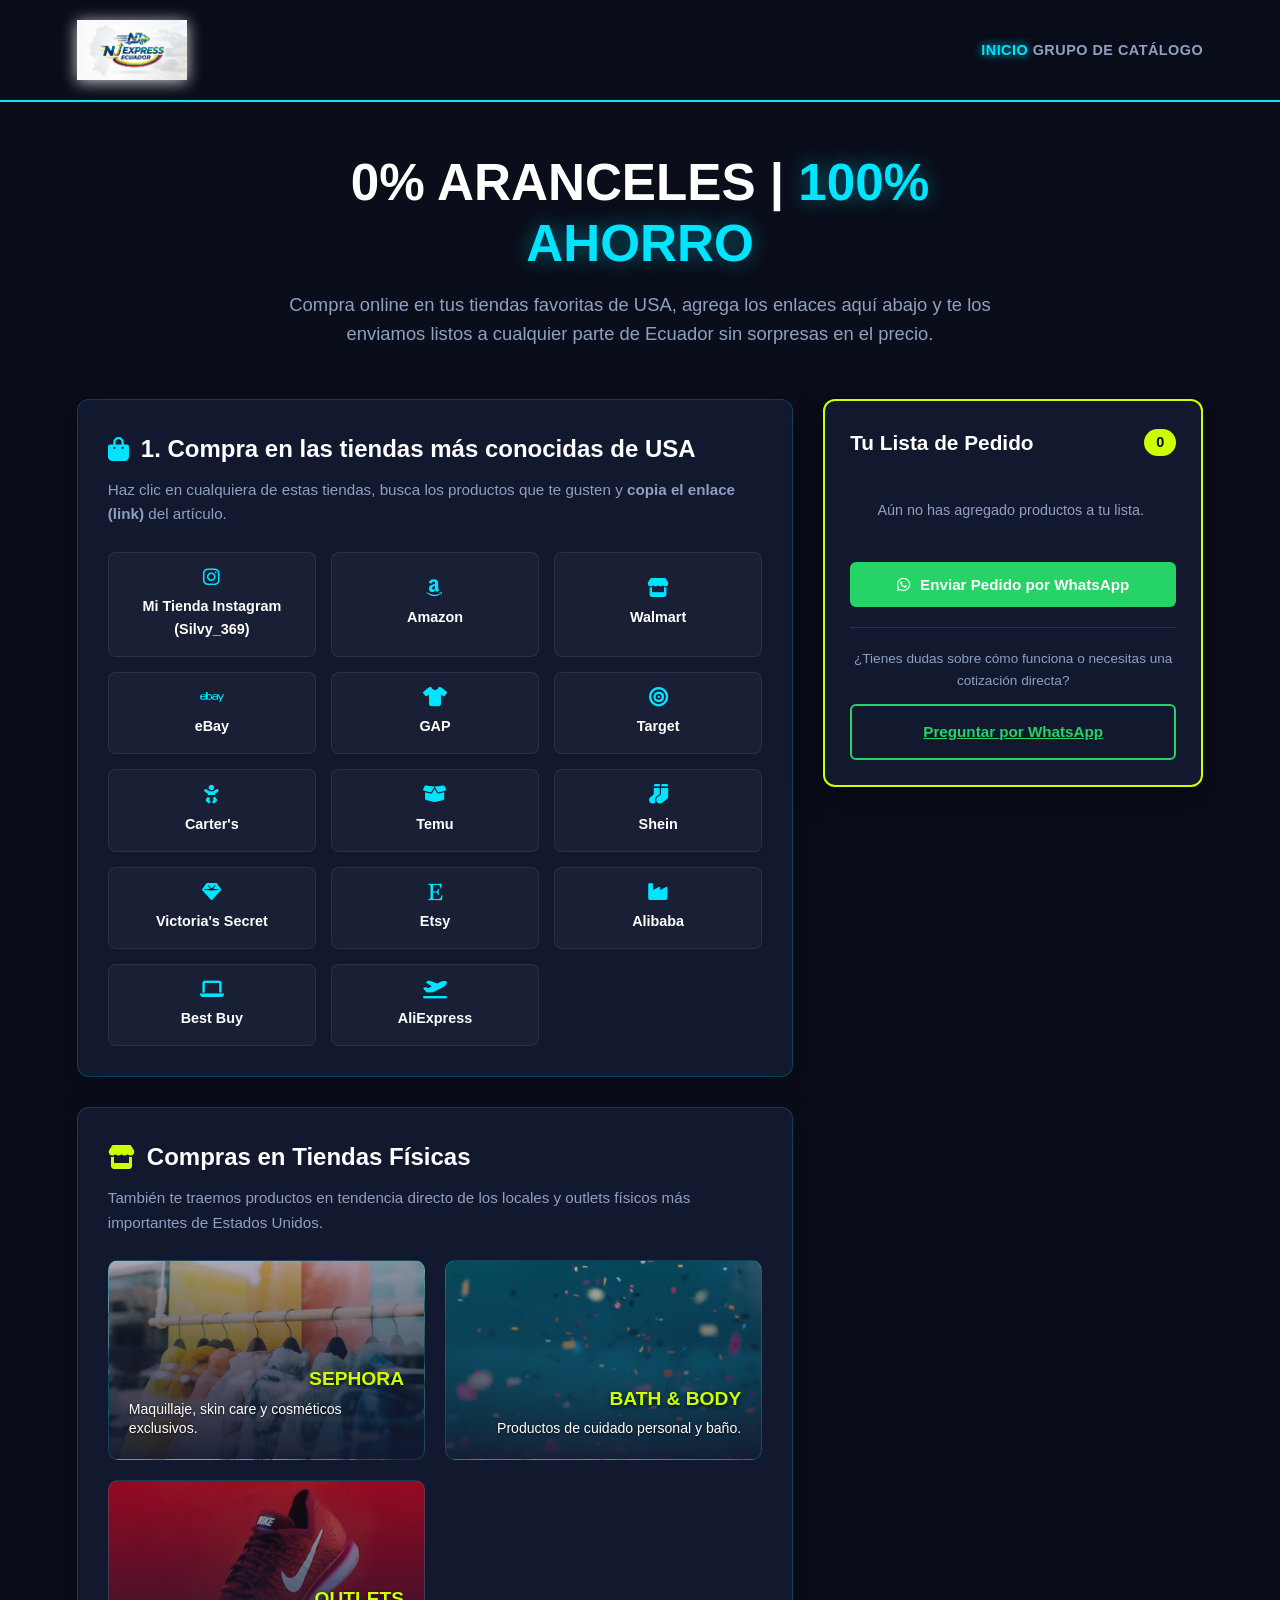
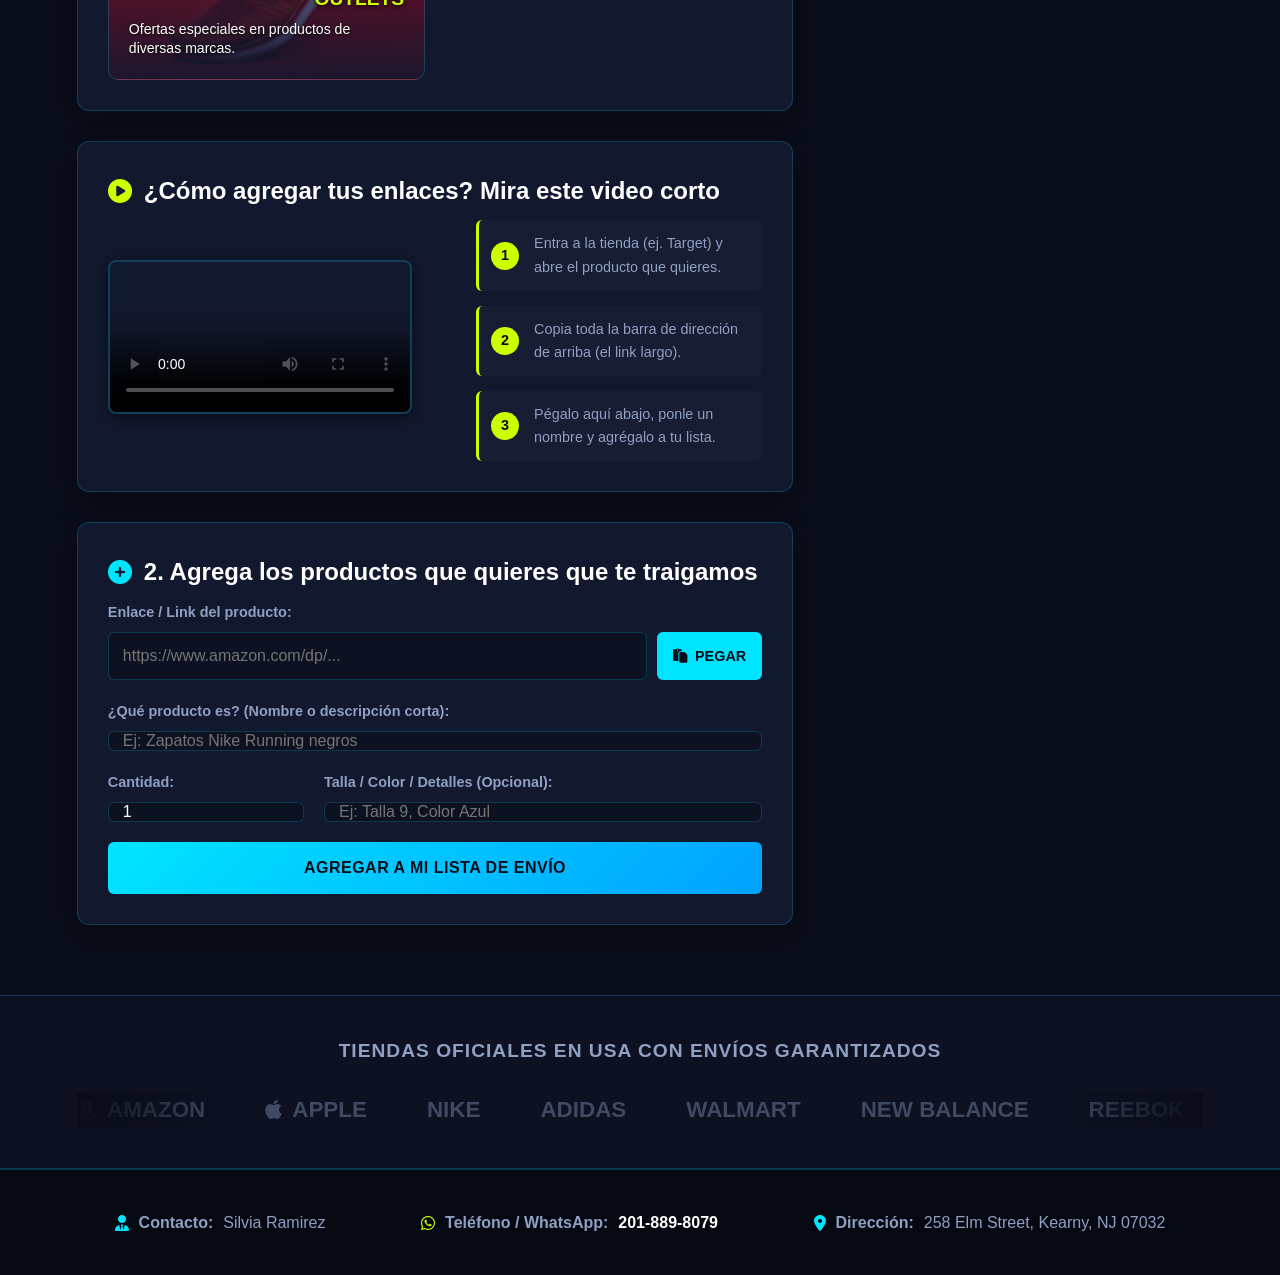
==== commit ea055343: "index" ====
--- a/index.html
+++ b/index.html
@@ -79,15 +79,16 @@
             <section class="card-section seccion-tutorial">
                 <h2><i class="fas fa-play-circle icon-yellow"></i> ¿Cómo agregar tus enlaces? Mira este video corto</h2>
                 <div class="grid-tutorial">
-                    <div class="contenedor-video">
-                     <div id="wrapper-video" style="position: relative; aspect-ratio: 16/9; background: url('https://images.unsplash.com/photo-1523474253046-8cd2748b5fd2?w=500&auto=format&fit=crop&q=60') center/cover; border-radius: 8px; cursor: pointer; display: flex; align-items: center; justify-content: center;" onclick="activarVideo()">
-                    <i class="fas fa-play-circle" style="font-size: 4rem; color: var(--secondary-neon); filter: drop-shadow(0 2px 8px rgba(0,0,0,0.5));"></i>
-                    </div>
-                </div>
+<div class="contenedor-video">
+    <video controls poster="https://images.unsplash.com/photo-1523474253046-8cd2748b5fd2?w=500&auto=format&fit=crop&q=60">
+        <source src="images/tutorial.mp4" type="video/mp4">
+        Tu navegador no soporta la reproducción de este video.
+    </video>
+</div>
                     <div class="pasos-guia">
                         <div class="paso">
                             <span class="numero">1</span>
-                            <p>Entra a la tienda (ej. Amazon) y abre el producto que quieres.</p>
+                            <p>Entra a la tienda (ej. Target) y abre el producto que quieres.</p>
                         </div>
                         <div class="paso">
                             <span class="numero">2</span>
